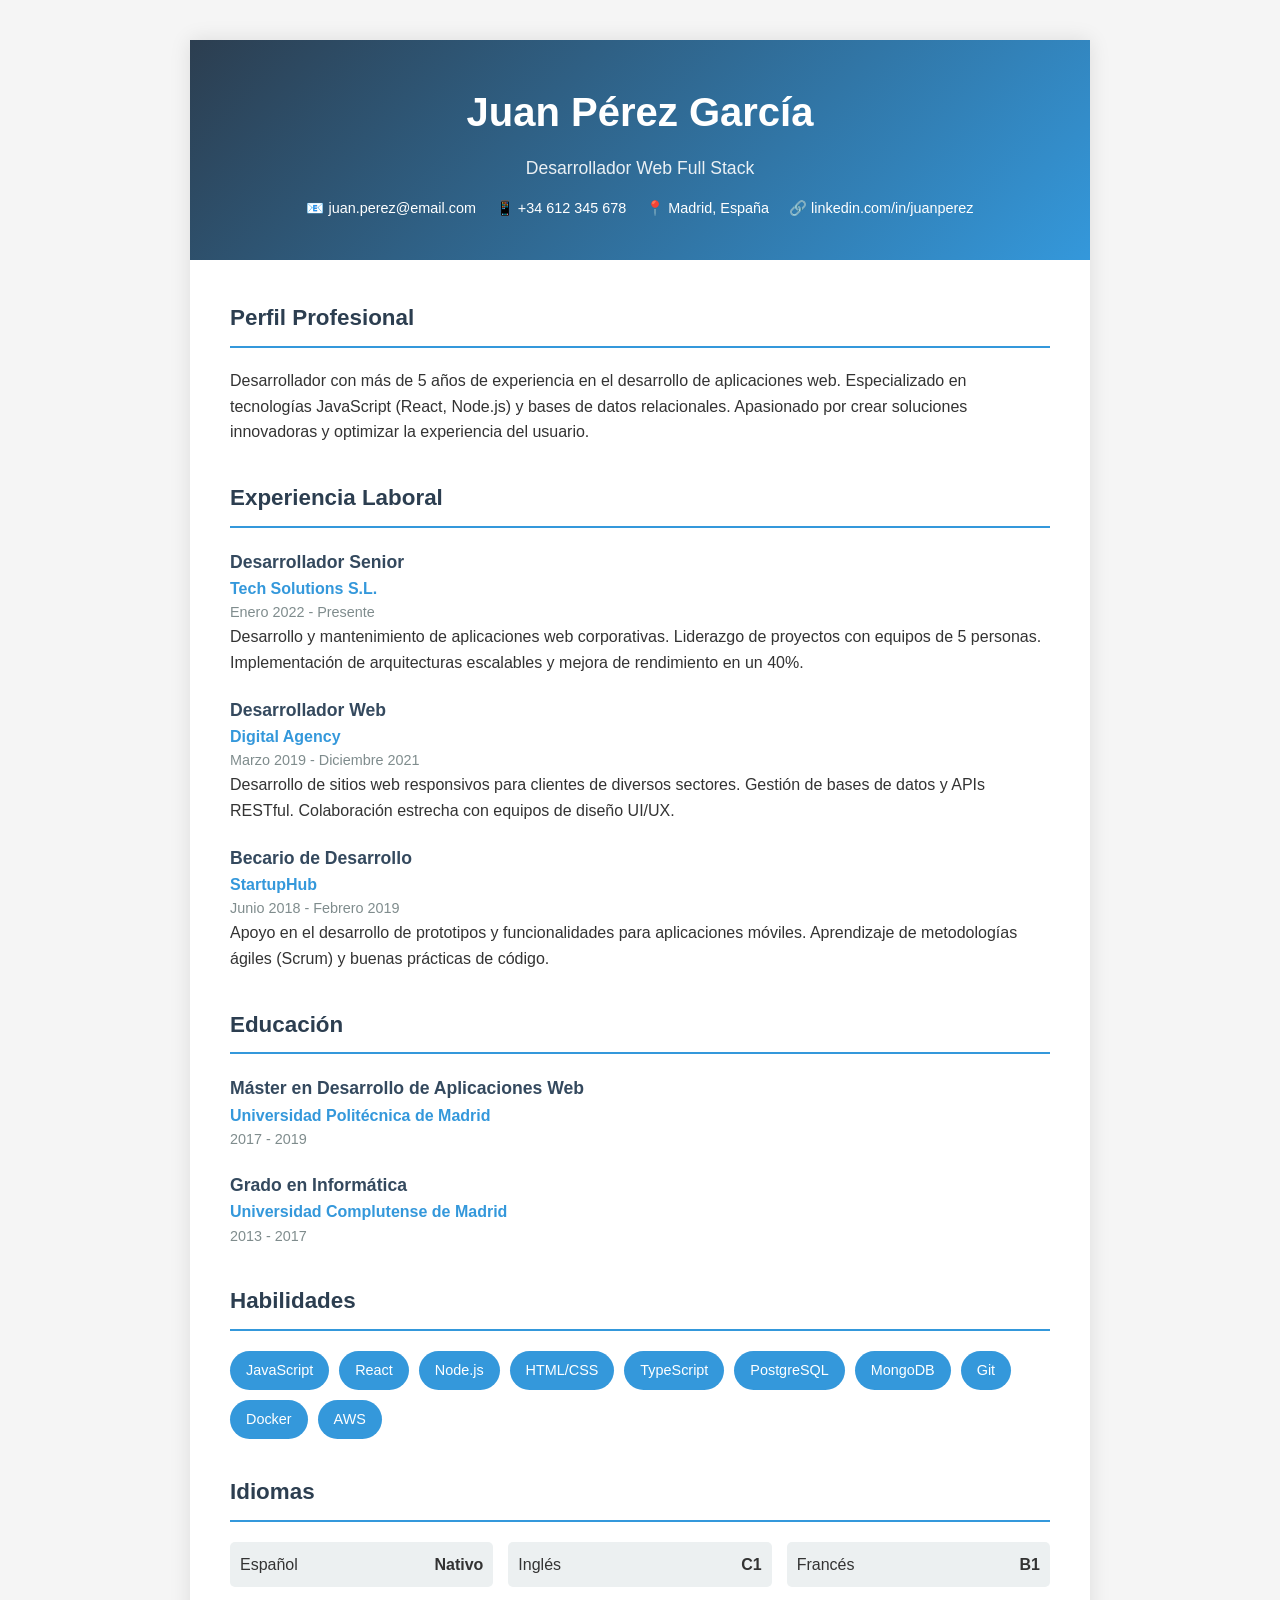
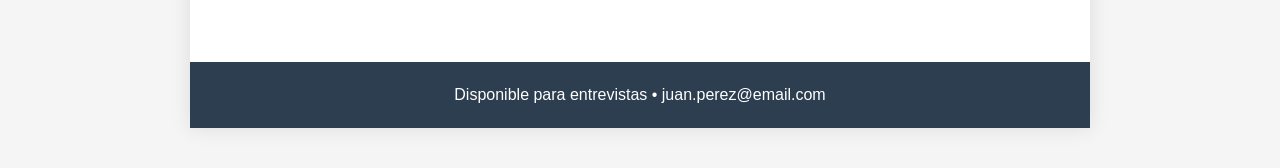
==== cv.html @ ed2a9552 "Add CV webpage" ====
<!DOCTYPE html>
<html lang="es">
<head>
    <meta charset="UTF-8">
    <meta name="viewport" content="width=device-width, initial-scale=1.0">
    <title>CV - Juan Pérez</title>
    <style>
        * {
            margin: 0;
            padding: 0;
            box-sizing: border-box;
        }

        body {
            font-family: 'Segoe UI', Tahoma, Geneva, Verdana, sans-serif;
            background: #f5f5f5;
            color: #333;
            line-height: 1.6;
        }

        .container {
            max-width: 900px;
            margin: 40px auto;
            background: white;
            box-shadow: 0 0 20px rgba(0,0,0,0.1);
        }

        header {
            background: linear-gradient(135deg, #2c3e50, #3498db);
            color: white;
            padding: 40px;
            text-align: center;
        }

        header h1 {
            font-size: 2.5em;
            margin-bottom: 10px;
        }

        header p {
            font-size: 1.1em;
            opacity: 0.9;
        }

        .contact-info {
            margin-top: 15px;
            display: flex;
            justify-content: center;
            gap: 20px;
            flex-wrap: wrap;
        }

        .contact-info span {
            font-size: 0.9em;
        }

        .content {
            padding: 40px;
        }

        section {
            margin-bottom: 35px;
        }

        h2 {
            color: #2c3e50;
            border-bottom: 2px solid #3498db;
            padding-bottom: 10px;
            margin-bottom: 20px;
            font-size: 1.4em;
        }

        .experience-item, .education-item {
            margin-bottom: 20px;
        }

        .experience-item h3, .education-item h3 {
            color: #34495e;
            font-size: 1.1em;
        }

        .experience-item .company, .education-item .institution {
            color: #3498db;
            font-weight: 600;
        }

        .experience-item .date, .education-item .date {
            color: #7f8c8d;
            font-size: 0.9em;
        }

        .skills-container {
            display: flex;
            flex-wrap: wrap;
            gap: 10px;
        }

        .skill {
            background: #3498db;
            color: white;
            padding: 8px 16px;
            border-radius: 20px;
            font-size: 0.9em;
        }

        .languages-container {
            display: grid;
            grid-template-columns: repeat(auto-fit, minmax(150px, 1fr));
            gap: 15px;
        }

        .language-item {
            display: flex;
            justify-content: space-between;
            padding: 10px;
            background: #ecf0f1;
            border-radius: 5px;
        }

        footer {
            background: #2c3e50;
            color: white;
            text-align: center;
            padding: 20px;
        }

        @media (max-width: 600px) {
            .container {
                margin: 0;
            }
            header, .content {
                padding: 25px;
            }
            header h1 {
                font-size: 1.8em;
            }
            .contact-info {
                flex-direction: column;
                gap: 8px;
            }
        }
    </style>
</head>
<body>
    <div class="container">
        <header>
            <h1>Juan Pérez García</h1>
            <p>Desarrollador Web Full Stack</p>
            <div class="contact-info">
                <span>📧 juan.perez@email.com</span>
                <span>📱 +34 612 345 678</span>
                <span>📍 Madrid, España</span>
                <span>🔗 linkedin.com/in/juanperez</span>
            </div>
        </header>

        <div class="content">
            <section>
                <h2>Perfil Profesional</h2>
                <p>Desarrollador con más de 5 años de experiencia en el desarrollo de aplicaciones web. Especializado en tecnologías JavaScript (React, Node.js) y bases de datos relacionales. Apasionado por crear soluciones innovadoras y optimizar la experiencia del usuario.</p>
            </section>

            <section>
                <h2>Experiencia Laboral</h2>
                
                <div class="experience-item">
                    <h3>Desarrollador Senior</h3>
                    <p class="company">Tech Solutions S.L.</p>
                    <p class="date">Enero 2022 - Presente</p>
                    <p>Desarrollo y mantenimiento de aplicaciones web corporativas. Liderazgo de proyectos con equipos de 5 personas. Implementación de arquitecturas escalables y mejora de rendimiento en un 40%.</p>
                </div>

                <div class="experience-item">
                    <h3>Desarrollador Web</h3>
                    <p class="company">Digital Agency</p>
                    <p class="date">Marzo 2019 - Diciembre 2021</p>
                    <p>Desarrollo de sitios web responsivos para clientes de diversos sectores. Gestión de bases de datos y APIs RESTful. Colaboración estrecha con equipos de diseño UI/UX.</p>
                </div>

                <div class="experience-item">
                    <h3>Becario de Desarrollo</h3>
                    <p class="company">StartupHub</p>
                    <p class="date">Junio 2018 - Febrero 2019</p>
                    <p>Apoyo en el desarrollo de prototipos y funcionalidades para aplicaciones móviles. Aprendizaje de metodologías ágiles (Scrum) y buenas prácticas de código.</p>
                </div>
            </section>

            <section>
                <h2>Educación</h2>
                
                <div class="education-item">
                    <h3>Máster en Desarrollo de Aplicaciones Web</h3>
                    <p class="institution">Universidad Politécnica de Madrid</p>
                    <p class="date">2017 - 2019</p>
                </div>

                <div class="education-item">
                    <h3>Grado en Informática</h3>
                    <p class="institution">Universidad Complutense de Madrid</p>
                    <p class="date">2013 - 2017</p>
                </div>
            </section>

            <section>
                <h2>Habilidades</h2>
                <div class="skills-container">
                    <span class="skill">JavaScript</span>
                    <span class="skill">React</span>
                    <span class="skill">Node.js</span>
                    <span class="skill">HTML/CSS</span>
                    <span class="skill">TypeScript</span>
                    <span class="skill">PostgreSQL</span>
                    <span class="skill">MongoDB</span>
                    <span class="skill">Git</span>
                    <span class="skill">Docker</span>
                    <span class="skill">AWS</span>
                </div>
            </section>

            <section>
                <h2>Idiomas</h2>
                <div class="languages-container">
                    <div class="language-item">
                        <span>Español</span>
                        <strong>Nativo</strong>
                    </div>
                    <div class="language-item">
                        <span>Inglés</span>
                        <strong>C1</strong>
                    </div>
                    <div class="language-item">
                        <span>Francés</span>
                        <strong>B1</strong>
                    </div>
                </div>
            </section>
        </div>

        <footer>
            <p>Disponible para entrevistas • juan.perez@email.com</p>
        </footer>
    </div>
</body>
</html>
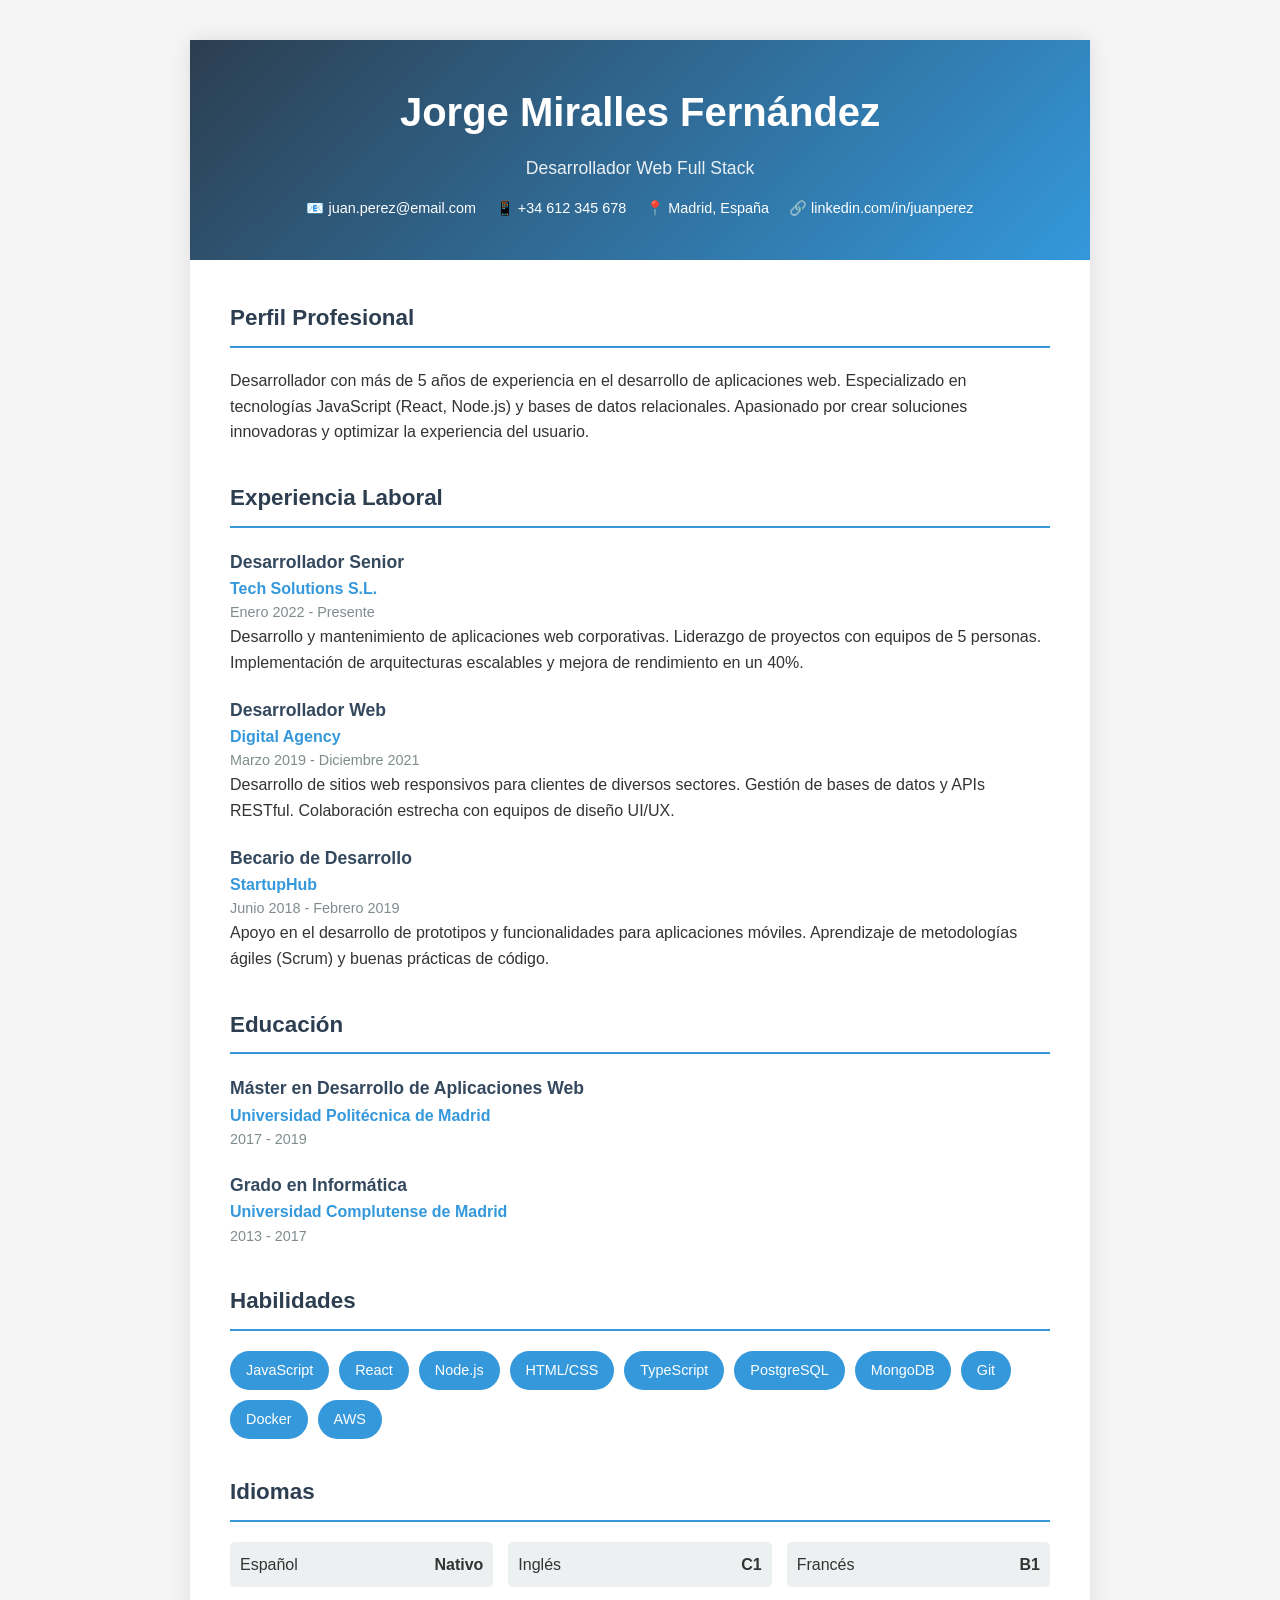
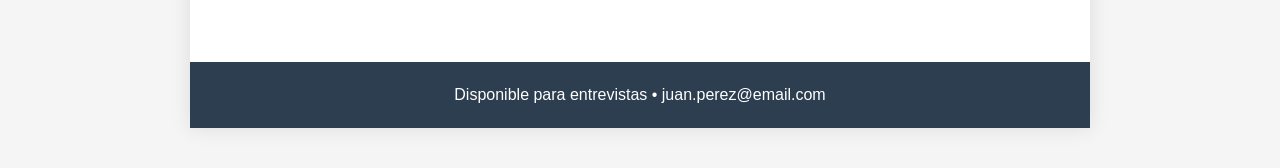
==== commit 0b1037be: "Update name to Jorge Miralles Fernández" ====
--- a/cv.html
+++ b/cv.html
@@ -3,148 +3,13 @@
 <head>
     <meta charset="UTF-8">
     <meta name="viewport" content="width=device-width, initial-scale=1.0">
-    <title>CV - Juan Pérez</title>
-    <style>
-        * {
-            margin: 0;
-            padding: 0;
-            box-sizing: border-box;
-        }
-
-        body {
-            font-family: 'Segoe UI', Tahoma, Geneva, Verdana, sans-serif;
-            background: #f5f5f5;
-            color: #333;
-            line-height: 1.6;
-        }
-
-        .container {
-            max-width: 900px;
-            margin: 40px auto;
-            background: white;
-            box-shadow: 0 0 20px rgba(0,0,0,0.1);
-        }
-
-        header {
-            background: linear-gradient(135deg, #2c3e50, #3498db);
-            color: white;
-            padding: 40px;
-            text-align: center;
-        }
-
-        header h1 {
-            font-size: 2.5em;
-            margin-bottom: 10px;
-        }
-
-        header p {
-            font-size: 1.1em;
-            opacity: 0.9;
-        }
-
-        .contact-info {
-            margin-top: 15px;
-            display: flex;
-            justify-content: center;
-            gap: 20px;
-            flex-wrap: wrap;
-        }
-
-        .contact-info span {
-            font-size: 0.9em;
-        }
-
-        .content {
-            padding: 40px;
-        }
-
-        section {
-            margin-bottom: 35px;
-        }
-
-        h2 {
-            color: #2c3e50;
-            border-bottom: 2px solid #3498db;
-            padding-bottom: 10px;
-            margin-bottom: 20px;
-            font-size: 1.4em;
-        }
-
-        .experience-item, .education-item {
-            margin-bottom: 20px;
-        }
-
-        .experience-item h3, .education-item h3 {
-            color: #34495e;
-            font-size: 1.1em;
-        }
-
-        .experience-item .company, .education-item .institution {
-            color: #3498db;
-            font-weight: 600;
-        }
-
-        .experience-item .date, .education-item .date {
-            color: #7f8c8d;
-            font-size: 0.9em;
-        }
-
-        .skills-container {
-            display: flex;
-            flex-wrap: wrap;
-            gap: 10px;
-        }
-
-        .skill {
-            background: #3498db;
-            color: white;
-            padding: 8px 16px;
-            border-radius: 20px;
-            font-size: 0.9em;
-        }
-
-        .languages-container {
-            display: grid;
-            grid-template-columns: repeat(auto-fit, minmax(150px, 1fr));
-            gap: 15px;
-        }
-
-        .language-item {
-            display: flex;
-            justify-content: space-between;
-            padding: 10px;
-            background: #ecf0f1;
-            border-radius: 5px;
-        }
-
-        footer {
-            background: #2c3e50;
-            color: white;
-            text-align: center;
-            padding: 20px;
-        }
-
-        @media (max-width: 600px) {
-            .container {
-                margin: 0;
-            }
-            header, .content {
-                padding: 25px;
-            }
-            header h1 {
-                font-size: 1.8em;
-            }
-            .contact-info {
-                flex-direction: column;
-                gap: 8px;
-            }
-        }
-    </style>
+    <title>CV - Jorge Miralles Fernández</title>
+    <link rel="stylesheet" href="css/styles.css">
 </head>
 <body>
     <div class="container">
         <header>
-            <h1>Juan Pérez García</h1>
+            <h1>Jorge Miralles Fernández</h1>
             <p>Desarrollador Web Full Stack</p>
             <div class="contact-info">
                 <span>📧 juan.perez@email.com</span>
--- a/css/styles.css
+++ b/css/styles.css
@@ -0,0 +1,134 @@
+* {
+    margin: 0;
+    padding: 0;
+    box-sizing: border-box;
+}
+
+body {
+    font-family: 'Segoe UI', Tahoma, Geneva, Verdana, sans-serif;
+    background: #f5f5f5;
+    color: #333;
+    line-height: 1.6;
+}
+
+.container {
+    max-width: 900px;
+    margin: 40px auto;
+    background: white;
+    box-shadow: 0 0 20px rgba(0,0,0,0.1);
+}
+
+header {
+    background: linear-gradient(135deg, #2c3e50, #3498db);
+    color: white;
+    padding: 40px;
+    text-align: center;
+}
+
+header h1 {
+    font-size: 2.5em;
+    margin-bottom: 10px;
+}
+
+header p {
+    font-size: 1.1em;
+    opacity: 0.9;
+}
+
+.contact-info {
+    margin-top: 15px;
+    display: flex;
+    justify-content: center;
+    gap: 20px;
+    flex-wrap: wrap;
+}
+
+.contact-info span {
+    font-size: 0.9em;
+}
+
+.content {
+    padding: 40px;
+}
+
+section {
+    margin-bottom: 35px;
+}
+
+h2 {
+    color: #2c3e50;
+    border-bottom: 2px solid #3498db;
+    padding-bottom: 10px;
+    margin-bottom: 20px;
+    font-size: 1.4em;
+}
+
+.experience-item, .education-item {
+    margin-bottom: 20px;
+}
+
+.experience-item h3, .education-item h3 {
+    color: #34495e;
+    font-size: 1.1em;
+}
+
+.experience-item .company, .education-item .institution {
+    color: #3498db;
+    font-weight: 600;
+}
+
+.experience-item .date, .education-item .date {
+    color: #7f8c8d;
+    font-size: 0.9em;
+}
+
+.skills-container {
+    display: flex;
+    flex-wrap: wrap;
+    gap: 10px;
+}
+
+.skill {
+    background: #3498db;
+    color: white;
+    padding: 8px 16px;
+    border-radius: 20px;
+    font-size: 0.9em;
+}
+
+.languages-container {
+    display: grid;
+    grid-template-columns: repeat(auto-fit, minmax(150px, 1fr));
+    gap: 15px;
+}
+
+.language-item {
+    display: flex;
+    justify-content: space-between;
+    padding: 10px;
+    background: #ecf0f1;
+    border-radius: 5px;
+}
+
+footer {
+    background: #2c3e50;
+    color: white;
+    text-align: center;
+    padding: 20px;
+}
+
+@media (max-width: 600px) {
+    .container {
+        margin: 0;
+    }
+    header, .content {
+        padding: 25px;
+    }
+    header h1 {
+        font-size: 1.8em;
+    }
+    .contact-info {
+        flex-direction: column;
+        gap: 8px;
+    }
+}
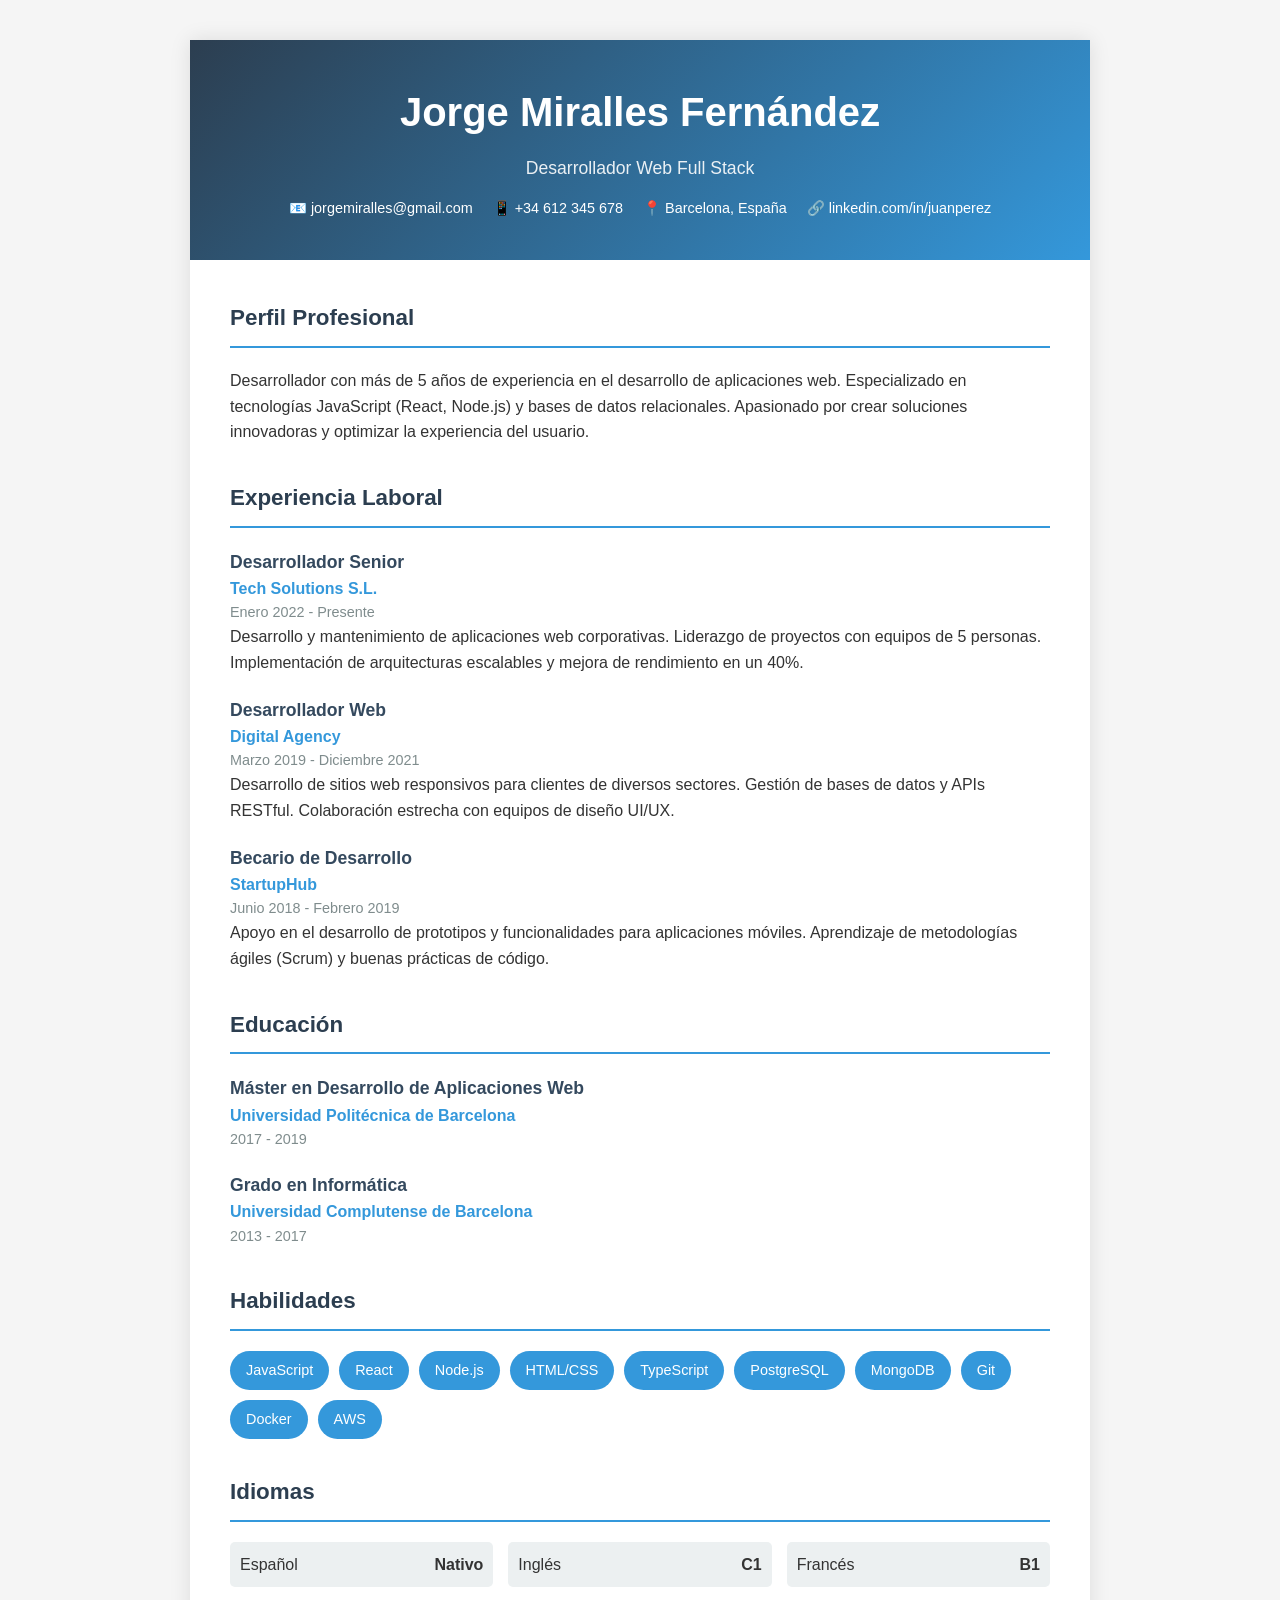
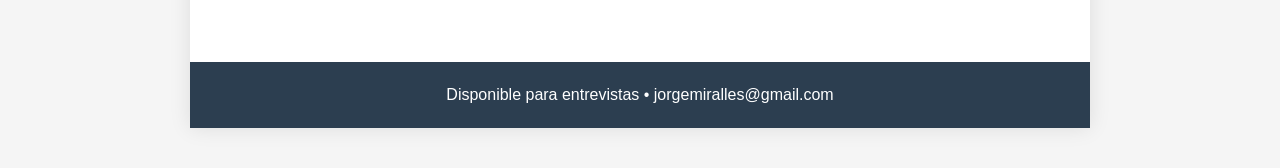
==== commit 2fbd8cae: "Update contact info: Barcelona and new email" ====
--- a/cv.html
+++ b/cv.html
@@ -12,9 +12,9 @@
             <h1>Jorge Miralles Fernández</h1>
             <p>Desarrollador Web Full Stack</p>
             <div class="contact-info">
-                <span>📧 juan.perez@email.com</span>
+                <span>📧 jorgemiralles@gmail.com</span>
                 <span>📱 +34 612 345 678</span>
-                <span>📍 Madrid, España</span>
+                <span>📍 Barcelona, España</span>
                 <span>🔗 linkedin.com/in/juanperez</span>
             </div>
         </header>
@@ -55,13 +55,13 @@
                 
                 <div class="education-item">
                     <h3>Máster en Desarrollo de Aplicaciones Web</h3>
-                    <p class="institution">Universidad Politécnica de Madrid</p>
+                    <p class="institution">Universidad Politécnica de Barcelona</p>
                     <p class="date">2017 - 2019</p>
                 </div>
 
                 <div class="education-item">
                     <h3>Grado en Informática</h3>
-                    <p class="institution">Universidad Complutense de Madrid</p>
+                    <p class="institution">Universidad Complutense de Barcelona</p>
                     <p class="date">2013 - 2017</p>
                 </div>
             </section>
@@ -102,7 +102,7 @@
         </div>
 
         <footer>
-            <p>Disponible para entrevistas • juan.perez@email.com</p>
+            <p>Disponible para entrevistas • jorgemiralles@gmail.com</p>
         </footer>
     </div>
 </body>
